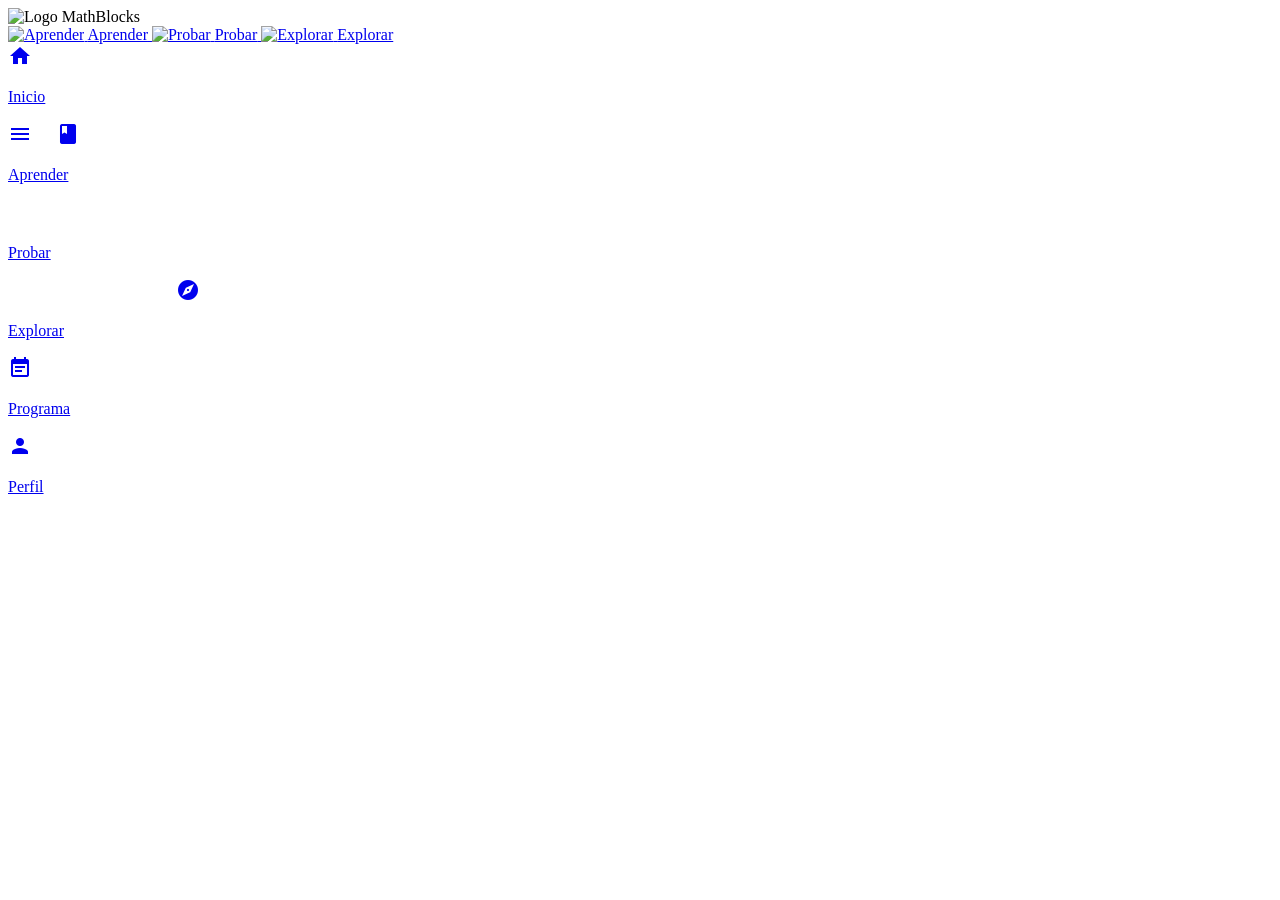
==== index.html @ 690c8608 "Add files via upload" ====
<!DOCTYPE html>
<html lang="es">
<head>
    <meta charset="UTF-8">
    <meta name="viewport" content="width=device-width, initial-scale=1.0">
    <title>MathBlocks</title>
    <link rel="stylesheet" href="css/style.css">
    <link rel="manifest" href="manifest.json">
    <link href="https://fonts.googleapis.com/icon?family=Material+Icons" rel="stylesheet">
    <link href="https://fonts.googleapis.com/css2?family=Fredoka:wght@400;500;600;700&display=swap" rel="stylesheet">
    <link href="https://fonts.googleapis.com/css2?family=League+Spartan:wght@400;500;600;700&display=swap" rel="stylesheet">



</head>

<body>

    <!-- HEADER CENTRADO -->
    <header class="app-header">
        <div class="header-center">
            <img src="img/Logo.svg" class="logo" alt="Logo">
            <span class="titulo">MathBlocks</span>
        </div>
    </header>

    <main class="menu-main">

        <a class="menu-btn" href="aprender.html">
            <img src="img/icon-aprender.svg" class="icono-menu" alt="Aprender">
            <span>Aprender</span>
        </a>

        <a class="menu-btn" href="probar.html">
            <img src="img/icon-probar.svg" class="icono-menu" alt="Probar">
            <span>Probar</span>
        </a>

        <a class="menu-btn" href="explorar.html">
            <img src="img/icon-explorar.svg" class="icono-menu" alt="Explorar">
            <span>Explorar</span>
        </a>

    </main>

    

    <!-- Barra inferior de navegación MathBlocks -->
    <nav class="bottom-nav">
        <a href="index.html" class="nav-item">
            <span class="material-icons">home</span>
            <p>Inicio</p>
        </a>

        <a href="aprender.html" class="nav-item">
            <span class="material-icons">menu_book</span>
            <p>Aprender</p>
        </a>

        <a href="probar.html" class="nav-item">
            <span class="material-icons">psychology</span>
            <p>Probar</p>
        </a>

        <a href="explorar.html" class="nav-item">
            <span class="material-icons">travel_explore</span>
            <p>Explorar</p>
        </a>

        <a href="programa.html" class="nav-item">
            <span class="material-icons">event_note</span>
            <p>Programa</p>
        </a>

        <a href="perfil.html" class="nav-item">
            <span class="material-icons">person</span>
            <p>Perfil</p>
        </a>
    </nav>

    <script>
        if ('serviceWorker' in navigator) {
            navigator.serviceWorker.register('/service-worker.js');

        }
    </script>

    <script>
    document.addEventListener("DOMContentLoaded", () => {
        const navItems = document.querySelectorAll(".bottom-nav .nav-item");
        const path = window.location.pathname;

        navItems.forEach(item => {
            const href = item.getAttribute("href");

            // Se marca active si coincide archivo (index.html, aprender.html, etc.)
            if (path.includes(href)) {
                item.classList.add("active");
            } else {
                item.classList.remove("active");
            }
        });
    });
    </script>

<!-- ================================
    MODAL UNIVERSAL DE INSTRUCCIONES
================================ -->
<!--<div id="modal-instrucciones" class="modal-instrucciones oculto">
    <div class="modal-instrucciones-contenido">
        
        <h2 id="inst-title"></h2>
        <div id="inst-text" class="inst-texto"></div>

        <button id="btn-inst-ok" class="btn-inst-ok">Entendido</button>
    </div>
</div>

<script type="module">
  import { mostrarInstrucciones, mostrarSiPrimeraVez } from "./js/instrucciones.js";

  if (mostrarSiPrimeraVez("inicio")) {
      mostrarInstrucciones("inicio");
  }
</script>-->


</body>
</html>
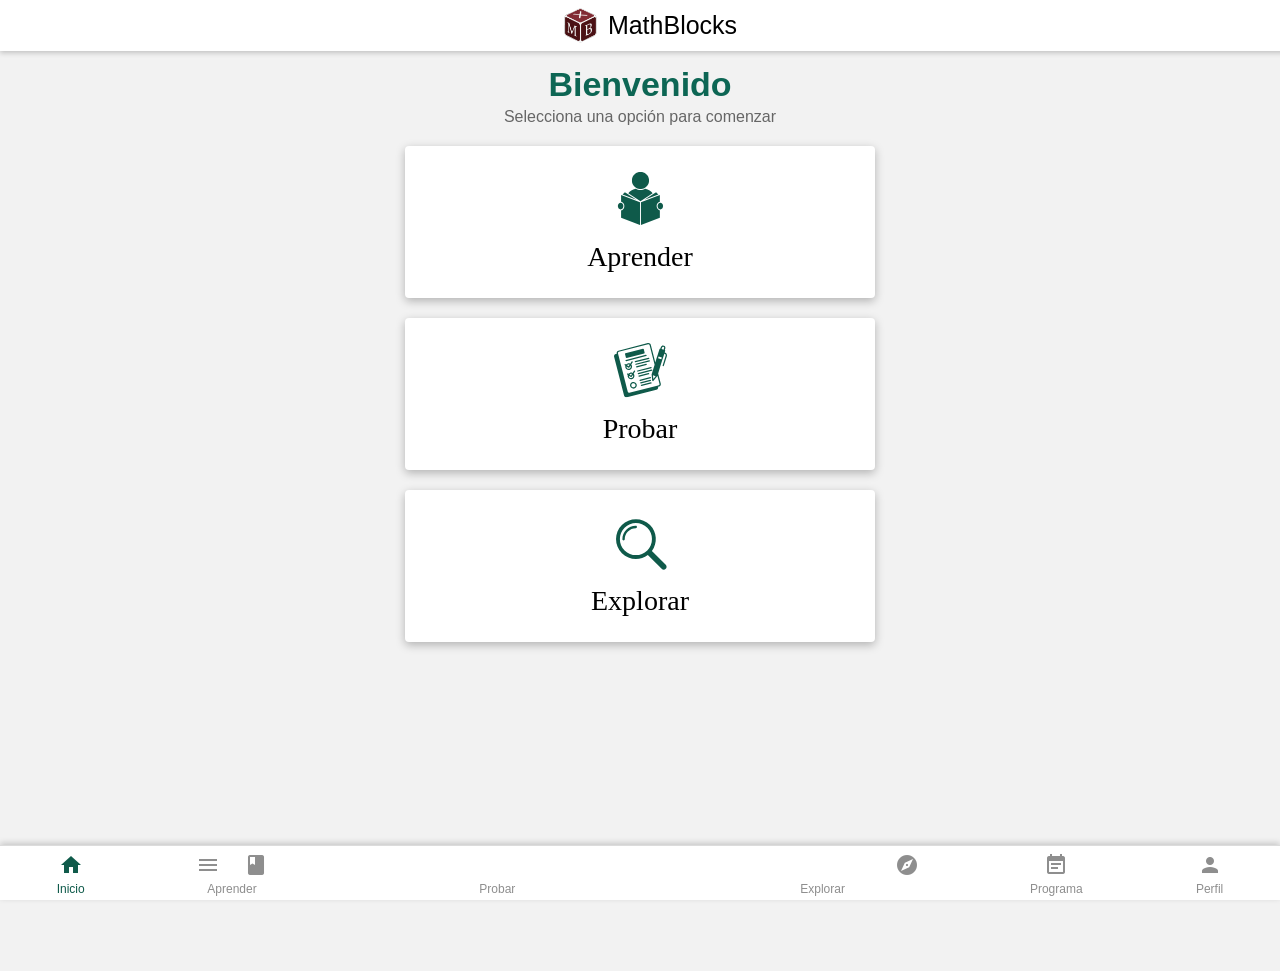
==== commit ccd90523: "Cambios en index, probar y styles" ====
--- a/index.html
+++ b/index.html
@@ -23,6 +23,11 @@
             <span class="titulo">MathBlocks</span>
         </div>
     </header>
+
+    <section class="welcome-box">
+        <h1>Bienvenido</h1>
+        <p>Selecciona una opción para comenzar</p>
+    </section>
 
     <main class="menu-main">
 
--- a/css/style.css
+++ b/css/style.css
@@ -0,0 +1,1560 @@
+body {
+  padding-top: 0 !important;
+  padding-bottom: 0 !important;
+  margin: 0;
+  font-family:
+    Fredoka,
+    league spartan,
+    Arial,
+    sans-serif;
+  background: #f2f2f2;
+}
+
+main,
+.content,
+.view {
+  padding-bottom: calc(65px + env(safe-area-inset-bottom));
+  /* 65px = altura de tu bottom-nav */
+  /* env(...) = soporte para Android/iPhone */
+}
+
+/* HEADER CENTRADO Y COMPATIBLE EN TODAS LAS PÁGINAS */
+.app-header {
+  position: fixed;
+  top: 0;
+  left: 0;
+  width: 100%;
+  z-index: 9998;
+  display: flex;
+  align-items: center;
+  justify-content: space-between; /* ← CORREGIDO */
+  background: white;
+  padding: 8px 10px;
+  box-shadow: 0 2px 5px #0003;
+}
+.header-icon {
+  width: 32px;
+  height: 32px;
+  object-fit: contain;
+  margin-right: 8px;
+}
+
+.header-center {
+  display: flex;
+  align-items: center;
+  justify-content: center;
+  flex: 1; /* ← HACE QUE EL TEXTO QUEDE CENTRADO */
+  gap: 10px;
+}
+.header-spacer {
+  width: 35px; /* ← igual al ancho del botón de regresar */
+}
+.logo {
+  width: 35px;
+  height: 35px;
+}
+
+.titulo {
+  font-size: 25px;
+  /*font-weight: 60;*/
+}
+
+.menu-main {
+  padding: 10px 20px;
+  display: flex;
+  flex-direction: column;
+  gap: 20px;
+  align-items: center;
+
+  margin-top: 10px; 
+  min-height: calc(100vh - 65px);
+  box-sizing: border-box;
+}
+
+.menu-btn {
+  display: flex;
+  flex-direction: column;
+  align-items: center;
+  gap: 10px;
+  text-decoration: none;
+
+  width: 80%;
+  max-width: 420px;
+
+  padding: 25px;
+  background: white;
+  text-align: center;
+
+  /* NUEVA FUENTE */
+  font-family:
+    league spartan,
+    Fredoka,
+    Cambria Math,
+    Cambria,
+    serif;
+  font-size: 28px;
+  /*font-weight: bold;*/
+  color: black;
+
+  border-radius: 4px;
+  box-shadow: 0 3px 10px #0004;
+  /*box-shadow: 0 3px 8px rgba(26, 127, 74, 0.30);*/
+
+  transition:
+    transform 0.15s ease,
+    box-shadow 0.15s ease;
+}
+
+.icono-menu {
+  width: 55px;
+  height: 55px;
+  object-fit: contain;
+}
+
+.menu-btn span {
+  margin-top: 5px;
+}
+
+.menu-btn:hover {
+  background: #f3f3f3;
+  transform: scale(1.04);
+  box-shadow: 0 4px 12px #0005;
+}
+
+.content {
+  padding: 1px 10px 10px 10px;
+  margin-top: 50px;
+  margin-bottom: 10px;
+  min-height: calc(100vh - 70px - 65px);
+  overflow-y: auto;
+  overflow-x: visible;
+  box-sizing: border-box;
+}
+
+.resultado-box {
+  margin:15px 0px;
+  padding: 20px;
+  /*background: white;*/
+  border-radius: 10px;
+  box-shadow: 0 2px 6px #0003;
+  font-size: 18px;
+}
+
+/*Aquì van los estilos de de la pagina aprender y probar nivel 2 y 3*/
+
+/* Vistas conmutables */
+.view {
+  display: none;
+  width: 100%;
+}
+
+.view.active {
+  display: block;
+}
+
+/* Contenedor general de contenido */
+/*.content {
+  padding: 20px;
+}*/
+
+/* Cards para temas y subtemas */
+.card-grid {
+  display: flex;
+  flex-direction: column;
+  gap: 15px;
+  margin-top: 15px;
+}
+
+.card {
+  background: #ffffff;
+  border-radius: 12px;
+  box-shadow: 0 2px 6px #0003;
+  padding: 15px 18px;
+  cursor: pointer;
+  transition:
+    transform 0.1s ease,
+    box-shadow 0.1s ease;
+}
+
+.card:hover {
+  transform: translateY(-2px);
+  box-shadow: 0 4px 10px #0004;
+}
+
+.card-title {
+  font-size: 18px;
+  font-weight: bold;
+  margin-bottom: 4px;
+}
+
+.card-subtitle {
+  font-size: 14px;
+  color: #555;
+}
+
+/* Migas de pan (breadcrumb) */
+.breadcrumb-compact {
+  display: grid;
+  align-items: center;
+  gap: 6px;
+  font-size: 14px;
+  margin-bottom: 6px;
+  padding: 6px;
+}
+
+.breadcrumb-item {
+  color: #6b7280; /* gris */
+  font-weight: 400;
+  cursor: pointer;
+}
+
+.breadcrumb-item.activo {
+  font-size: 16px;
+  color: #8a6e4b;
+  font-weight: 400;
+}
+
+.separator {
+  color: #9ca3af;
+}
+
+/* Título de pantalla */
+.section-title {
+  font-size: 24px;
+  color: #8a6e4b;
+  margin: 15px 10px 0px;
+  font-weight: 500;
+}
+
+/* Navegación de actividades (para nivel 3) */
+.activity-nav {
+  display: flex;
+  gap: 8px;
+  margin: 10px 0 15px;
+  font-size: 16px;
+  align-items: center;
+  color: #8a6e4b;
+}
+
+.activity-dot {
+  width: 25px;
+  height: 25px;
+  border-radius: 50%;
+  /*border: 1px solid white;*/
+  display: flex;
+  align-items: center;
+  justify-content: center;
+  cursor: pointer;
+  background: white;
+  color: grey;
+}
+
+.activity-dot.active {
+  background: #8a6e4b;
+  color: #fff;
+}
+
+/* Caja de expresión (placeholder por ahora) */
+.expr-box {
+  font-size: 26px;
+  /* margin: 10px 0 15px;*/
+  padding: 10px 0px 0px;
+  background: white;
+  border-radius: 4px 4px 4px 4px;
+  min-height: 50px;
+  margin: 12px 6px 6px;
+  /*box-shadow: 0 3px 8px rgba(198, 40, 40, 0.30);*/
+  /*box-shadow: 0 2px 6px #0003;*/
+}
+/* Estilo cuando la caja aún está vacía */
+.expr-box.empty-text {
+  font-size: 18px !important;
+  color: #777 !important;
+  font-style: italic !important;
+  line-height: 2.5;
+}
+.caja-instructions {
+  background: white;
+  border-radius: 6px;
+  border-bottom: 10px solid #0f5a4a;
+  padding: 4px;
+}
+
+/* Texto de instrucciones */
+/*.instructions {
+  font-size: 15px;
+  margin-bottom: 10px;
+}*/
+
+/* Botones sencillos */
+.btn-row {
+  display: grid;
+  grid-template-columns: 1fr 1fr; /* 2 columnas */
+  gap: 10px; /* separación uniforme */
+  margin: 10px 0px 10px;
+  width: 100%;
+}
+.btn-row .btn {
+  width: 100%;
+  box-sizing: border-box;
+}
+
+.btn {
+  padding: 8px 10px;
+  border-radius: 5px;
+  border: none;
+  cursor: pointer;
+  font-size: 14px;
+}
+
+.btn-primary {
+  background: #0f5a4a; /*#8a6e4b  ;*/
+  color: #fff;
+}
+
+.btn-secondary {
+  background: #e0e0e0;
+  color: black;
+}
+
+/* Botón de regresar */
+.btn-back-header {
+  background: none;
+  border: none;
+  font-size: 22px;
+  cursor: pointer;
+  margin-left: 10px;
+}
+
+.header-center {
+  background: none;
+  border: none;
+  cursor: pointer;
+  display: flex;
+  align-items: center;
+}
+.btn-navegacion-actividades {
+  display: grid;
+  grid-template-columns: 1fr 1fr;
+  gap: 10px;
+  margin: 10px 0px 10px;
+  width: 100%;
+}
+
+.btn-aprender-regresar {
+  background: #e0e0e0;
+  border-radius: 5px;
+  border: none;
+  padding: 5px;
+}
+
+.btn-aprender-siguiente {
+  background: #8a6e4b;
+  border-radius: 5px;
+  border: none;
+  padding: 5px;
+}
+
+.aprendizaje-texto {
+  text-align: justify;
+  line-height: 1.4;
+}
+
+.enunciado-actividad {
+  /*color: black;*/
+
+  background: #ffffff;
+  /*padding: 18px 25px;*/
+
+  border-radius: 6px;
+  overflow: hidden;
+
+  /* eliminar bordes previos */
+  /*border: none !important;*/
+
+  /* borde lateral izquierdo */
+  /*border-left: 12px solid #7A001F !important;*/
+
+  /* sombra suave */
+  box-shadow: 0 4px 14px rgba(0, 0, 0, 0.12);
+  /*box-shadow: 0 3px 8px rgba(0,0,0,0.18);*/
+  /*border-bottom: 5px solid #b0253c;*/
+
+  /* ancho perfecto sin recortes */
+  /*width: calc(100% - 10px);*/
+  margin-bottom: 10px;
+
+  /* asegurar que no se achique por contenido */
+  /* box-sizing: border-box;*/
+  min-height: 100px;
+}
+.probar-enunciado {
+  line-height: 1.5;
+  padding: 8px;
+  color: #333;
+  font-size: 17px;
+}
+
+/* Estilo cuando la actividad está completada */
+.enunciado-completado {
+  border-color: #2e7d32; /* verde */
+  color: #2e7d32;
+  background: #e8f5e9; /* verde muy claro */
+}
+
+#btn-comenzar {
+  display: block;
+  margin: 15px auto;
+}
+
+/*#expr-aprender {
+    font-family: "Cambria Math", Cambria, serif;
+    font-size: 55px;
+    text-align: center;
+    box-shadow: 0 3px 8px rgba(26, 127, 74, 0.30);
+}*/
+#expr-aprender {
+  text-align: center;
+  min-height: 55px;
+}
+
+/* Placeholder inicial */
+#expr-aprender.empty-text {
+  font-family: "Cambria Math", "Cambria", serif;
+  font-size: 18px;
+  color: #777;
+  /*  font-style: italic;*/
+  /*line-height: 2.5;*/
+}
+
+/* Cuando ya hay expresión matemática */
+#expr-aprender.expr-filled {
+  font-family: "Cambria Math", Cambria, "Times New Roman", serif;
+  font-size: 2.8rem; /* ← AJUSTABLE */
+  color: #000;
+  font-style: normal;
+  letter-spacing: 0.4px;
+  box-shadow: 0 0px 8px rgba(26, 127, 74, 0.3);
+}
+
+/* Fondo oscuro difuminado */
+.popup-overlay {
+  position: fixed;
+  top: 0;
+  left: 0;
+  width: 100%;
+  height: 100%;
+  background: rgba(0, 0, 0, 0.55);
+  display: none;
+  justify-content: center;
+  align-items: center;
+  z-index: 2000;
+}
+
+/* Caja del popup */
+.popup-box {
+  background: #ffffff;
+  padding: 25px 30px;
+  border-radius: 14px;
+  text-align: center;
+  box-shadow: 0 4px 15px rgba(0, 0, 0, 0.3);
+  animation: popupIn 0.25s ease-out;
+}
+
+/* Animación */
+@keyframes popupIn {
+  from {
+    transform: scale(0.7);
+    opacity: 0;
+  }
+  to {
+    transform: scale(1);
+    opacity: 1;
+  }
+}
+
+/* ----------- ACORDEÓN PARA SUBTEMAS ----------- */
+
+.acordeon-lista {
+  width: 100%;
+  margin-top: 15px;
+}
+
+.acordeon-item {
+  background: white;
+  border-radius: 4px;
+  margin-bottom: 10px;
+  overflow: hidden;
+  box-shadow: 0 3px 8px #0003;
+}
+
+.acordeon-titulo {
+  font-family: Fredoka, "League Spartan", Arial, sans-serif;
+  width: 100%;
+  background: #0f5a4a;
+  border: none;
+  padding: 16px 18px;
+  text-align: left;
+  font-size: 18px;
+  font-weight: 400;
+  cursor: pointer;
+  display: flex;
+  justify-content: space-between;
+  align-items: center;
+  color: white;
+  min-height: 76px;
+}
+
+.acordeon-flecha {
+  transition: transform 0.25s ease;
+}
+
+.acordeon-item.activo .acordeon-flecha {
+  transform: rotate(180deg);
+}
+
+.acordeon-contenido {
+  max-height: 0;
+  overflow: hidden;
+  background: white; /*#f7f7f7; #adbac0;*/
+  transition: max-height 0.25s ease;
+}
+
+.subtema-opcion {
+  padding: 15px 20px;
+  border-bottom: 1px solid #d9dad8;
+  font-size: 16px;
+  cursor: pointer;
+  color: #161616;
+}
+
+.subtema-opcion:hover {
+  /* background: #e8e8ff;*/
+}
+
+.subtema-opcion:last-child {
+  border-bottom: none;
+}
+
+/* SUBTEMA ACTIVO */
+.subtema-opcion.activo {
+  background: #0066ff;
+  color: white;
+  font-weight: bold;
+}
+
+/* CONTENEDOR GENERAL */
+.actividad-header {
+  display: flex;
+  flex-direction: column;
+  gap: 10px;
+  margin-bottom: 10px;
+}
+
+/* BADGE DE ACTIVIDAD */
+.actividad-badge {
+  background: #0f5a4a;
+  color: white;
+  font-weight: 200;
+  font-size: 18px;
+
+  padding: 8px 46px;
+  border-radius: 8px 8px;
+
+  /* display: inline-block;*/
+  width: fit-content; /* evita que sea ancho */
+  margin: 0 auto; /* lo centra */
+}
+
+/* TARJETA DE APRENDIZAJE */
+.aprendizaje-card {
+  background: white;
+  border-radius: 6px;
+  border: 1px solid #e0e0e0;
+  padding: 10px;
+  box-shadow: 0 2px 8px #0001;
+  display: flex;
+  flex-direction: column;
+  gap: 2px;
+  margin-bottom: 10px;
+}
+
+.aprendizaje-titulo {
+  display: flex;
+  align-items: center;
+  gap: 8px;
+  font-weight: 500;
+  color: #b0253c; /*#7a0c24*/
+  font-size: 18px;
+}
+
+.icono-aprendizaje {
+  font-size: 22px;
+}
+
+.aprendizaje-descripcion {
+  margin: 0;
+  line-height: 1.5;
+  font-size: 16px;
+  color: #333;
+}
+
+.instructions {
+  background: white; /*#b0253c o #ffffff*/
+  /* border: 2px solid #b0253c; /*#e0e0e0*/
+  padding: 10px 10px 4px;
+  border-radius: 6px 6px 0px 0px;
+  font-size: 16px;
+  line-height: 1.5;
+  color: black;
+  /*box-shadow: 0 2px 8px #0001;*/
+
+  display: flex;
+  align-items: center;
+  gap: 10px;
+  /*border-left: 12px solid #7A001F;*/
+
+  /*margin-top: 15px;
+    margin-bottom: 0px;*/
+}
+
+.instructions strong {
+  color: #7a0c24; /* tu color principal */
+  font-weight: 700;
+}
+
+.instructions::before {
+  content: "🕵️‍♂️"; /*📘*/
+  font-size: 22px;
+  display: inline-block;
+}
+
+/* ================================
+   POPUP MODERNO
+===================================*/
+
+.popup-overlay {
+  position: fixed;
+  inset: 0;
+  background: rgba(0, 0, 0, 0.45);
+  display: none; /* Se muestra desde JS */
+  justify-content: center;
+  align-items: center;
+  backdrop-filter: blur(4px);
+  z-index: 2000;
+  animation: fadeIn 0.25s ease-out;
+}
+
+.popup-box {
+  width: 85%;
+  max-width: 420px;
+  background: #ffffff;
+  border-radius: 18px;
+  padding: 22px 26px;
+  box-shadow: 0 8px 25px rgba(0, 0, 0, 0.25);
+  text-align: center;
+  animation: popUp 0.25s ease-out;
+}
+
+.popup-box h3 {
+  margin: 1px 0;
+  font-size: 22px;
+  font-weight: 500;
+  color: #333;
+}
+
+#popup-mensaje {
+  font-size: 18px;
+  color: #555;
+  margin-bottom: 10px;
+}
+
+#popup-extra {
+  text-align: left;
+  margin-top: 12px;
+  background: #f7f7f7;
+  padding: 12px;
+  border-radius: 10px;
+  font-size: 18px;
+  border-left: 4px solid #0f5a4a;
+}
+
+/* Botón del popup */
+#popup-cerrar {
+  margin-top: 18px;
+  padding: 12px 22px;
+  width: 100%;
+  background: #0f5a4a;
+  border: none;
+  border-radius: 10px;
+  color: white;
+  font-size: 16px;
+  font-weight: 600;
+  cursor: pointer;
+  transition: 0.2s;
+}
+
+#popup-cerrar:hover {
+  background: #0f5a4a;
+}
+
+/* Animaciones */
+@keyframes popUp {
+  from {
+    transform: scale(0.85);
+    opacity: 0;
+  }
+  to {
+    transform: scale(1);
+    opacity: 1;
+  }
+}
+
+@keyframes fadeIn {
+  from {
+    opacity: 0;
+  }
+  to {
+    opacity: 1;
+  }
+}
+
+/* ICONO PREMIUM REDONDO */
+.popup-check {
+  width: 70px;
+  height: 70px;
+  border-radius: 50%;
+  background: #0f5a4a; /* verde premium */
+  display: flex;
+  align-items: center;
+  justify-content: center;
+  margin: 0 auto 12px auto;
+  font-size: 38px;
+  color: white;
+  font-weight: bold;
+  box-shadow: 0 4px 14px rgba(0, 0, 0, 0.25);
+  animation: popIn 0.3s ease-out;
+}
+
+/* Inserta el ícono de palomita */
+.popup-check::before {
+  content: "✔";
+}
+
+/* Animación suave premium */
+@keyframes popIn {
+  0% {
+    transform: scale(0.4);
+    opacity: 0;
+  }
+  60% {
+    transform: scale(1.15);
+    opacity: 1;
+  }
+  100% {
+    transform: scale(1);
+  }
+}
+
+/* Barra inferior */
+.bottom-nav {
+  position: fixed;
+  bottom: 0;
+  left: 0;
+  width: 100%;
+  height: 50px; /* un poco más alta para mejorar visibilidad */
+  background: #ffffff;
+  display: flex;
+  justify-content: space-around;
+  align-items: center;
+  border-top: 1px solid #dcdcdc;
+
+  padding-bottom: env(safe-area-inset-bottom); /* ← Espacio seguro natural */
+  /* ↑ agrega espacio visual SIN importar si el teléfono tiene notch o no */
+  padding-top: 4px;
+
+  z-index: 9999;
+  box-shadow: 0 -2px 6px rgba(0, 0, 0, 0.18);
+  /* border-radius: 14px 14px 0 0; */ /* opcional pero hace que se vea más premium */
+}
+
+/* Cada botón */
+.nav-item {
+  text-decoration: none;
+  color: #8e8e8e;
+  font-size: 12px;
+  text-align: center;
+  display: flex;
+  flex-direction: column;
+  align-items: center;
+  gap: 3px;
+}
+
+.nav-item p {
+  margin: 2px 2px;
+}
+
+/* Iconos */
+.material-icons {
+  font-size: 26px;
+  color: #8e8e8e;
+}
+
+/* Botón activo */
+.nav-item.active,
+.nav-item.active .material-icons {
+  color: #0f5a4a;
+  font-weight: 500;
+}
+.btn-back-header .material-icons {
+  font-size: 26px;
+  color: #333; /* puedes cambiar a #7A001F si quieres la flecha guinda */
+}
+
+/* ======== EXPRESIONES ALGEBRAICAS — PROBAR ======== */
+
+#expr-probar {
+  font-family: "Cambria Math", "Cambria", serif;
+  font-size: 2.6rem; /* tamaño grande */
+  font-weight: 500;
+  text-align: center; /* centrar contenido */
+  padding: 5px;
+  line-height: 1.4;
+  display: flex;
+  justify-content: center; /* centrar horizontal */
+  align-items: center; /* centrar vertical */
+  min-height: 60px;
+  box-shadow: 0 0px 8px rgba(198, 40, 40, 0.3);
+}
+
+/* Para asegurar que cada símbolo tenga buen espacio */
+#expr-probar span {
+  padding: 0 6px;
+  font-size: 2rem;
+}
+
+/* ===== TARJETAS ESTILO MATHBLOCKS (sin borde + sombra) ===== */
+.carrusel-categoria {
+  margin-bottom: 0px;
+}
+
+.carrusel-titulo {
+  font-weight: 500;
+  font-size: 20px;
+  margin: 5px 15px 2px;
+  color: #0f5a4a;
+}
+
+.carrusel {
+  display: flex;
+  overflow-x: auto;
+  overflow-y: visible; /* ✅ ESTA LÍNEA ES CRÍTICA */
+  gap: 14px;
+  padding-bottom: 14px; /* un poco más de aire para la sombra */
+  scroll-snap-type: x mandatory;
+}
+
+.carrusel-constructores{
+  margin-bottom: 30px;
+}
+
+/* Tarjeta sin borde, con sombra */
+.tarjeta-bloque {
+  min-width: 60px; /* antes 110px */
+  height: 70px; /* antes 140px */
+  border-radius: 6px; /* ajustado proporcionalmente */
+  background: white;
+  box-shadow: 0 4px 10px rgba(0, 0, 0, 0.15);
+  display: flex;
+  align-items: center;
+  justify-content: center;
+  scroll-snap-align: center;
+  font-family: "Cambria Math", serif;
+  flex-shrink: 0;
+}
+
+/* Símbolo centrado grande */
+.tarjeta-bloque .simbolo {
+  font-size: 32px; /* antes 64px */
+  font-weight: bold;
+  color: #000;
+}
+
+/* Colores de acento (ahora solo sombra, no borde) */
+.tarjeta-variable {
+  box-shadow: 0 3px 8px rgba(26, 127, 74, 0.3);
+}
+
+.tarjeta-numero {
+  box-shadow: 0 3px 8px rgba(106, 27, 154, 0.3);
+}
+
+.tarjeta-operador {
+  box-shadow: 0 3px 8px rgba(198, 40, 40, 0.3);
+}
+
+.tarjeta-constructor {
+  box-shadow: 0 3px 8px rgba(26, 127, 74, 0.3)
+}
+
+/* Ocultar barra de desplazamiento */
+.carrusel::-webkit-scrollbar {
+  display: none;
+}
+
+.popup-error-box {
+  border-left: 5px solid #e74c3c;
+}
+
+#popup-error h3 {
+  margin-top: 0;
+}
+
+#popup-error .popup-box {
+  animation: popup-error 0.25s ease-out;
+}
+
+@keyframes popup-error {
+  from {
+    transform: scale(0.85);
+    opacity: 0;
+  }
+  to {
+    transform: scale(1);
+    opacity: 1;
+  }
+}
+
+#btn-borrar {
+  background: #cccccc;
+  color: #000;
+  border: none;
+  padding: 8px 10px;
+  border-radius: 6px;
+  font-size: 15px;
+}
+
+.programa-titulo {
+  font-size: 22px;
+  font-weight: 700;
+  color: #7a001f; /* guinda institucional */
+  margin: 10px 10px 0 10px;
+}
+
+.programa-subtitulo {
+  font-size: 17px;
+  font-weight: 400;
+  margin: 0 10px 15px 10px;
+  color: #7a001f;
+  opacity: 0.85;
+}
+
+.acordeon-texto {
+  padding: 18px 20px;
+  font-size: 15px;
+  color: #444;
+  line-height: 1.5;
+}
+.acordeon-texto ul {
+  margin-top: 8px;
+  padding-left: 20px;
+}
+
+.meta-card {
+  border-radius: 14px;
+  overflow: hidden; /* ← NECESARIO para que las dos secciones queden redondeadas */
+  box-shadow: 0 3px 8px rgba(0, 0, 0, 0.12);
+  margin: 5px 0 18px 0;
+}
+
+/* Parte superior blanca */
+.meta-top {
+  background: #ffffff;
+  padding: 10px 20px;
+}
+
+.meta-titulo {
+  margin: 0;
+  font-size: 17px;
+  font-weight: 500;
+  color: #7a001f;
+  opacity: 0.85;
+}
+
+/* Parte inferior gris suave */
+.meta-bottom {
+  background: #f3f3f3;
+  padding: 10px 20px;
+}
+
+.meta-texto {
+  margin: 0;
+  font-size: 15px;
+  line-height: 1.45;
+  color: #555;
+}
+
+/* --- NUEVA TARJETA ESTILO META EDUCATIVA --- */
+
+.card-aprender {
+  border-radius: 6px;
+  overflow: hidden;
+  margin-bottom: 10px;
+  /* box-shadow: 0 2px 4px rgba(0,0,0,0.1);*/
+  box-shadow: 0 2px 8px rgba(0, 0, 0, 0.08);
+  transition:
+    opacity 0.3s ease,
+    transform 0.3s ease;
+}
+
+/* Encabezado verde (Actividad 1) */
+.card-aprender-header {
+  background: white; /* tu verde institucional */
+  color: #0f5a4a;
+  font-weight: 500;
+  padding: 8px;
+  text-align: left;
+  font-size: 18px;
+}
+
+/* Cuerpo interior */
+.card-aprender-body {
+  padding: 6px 6px;
+  background: white;
+}
+
+/* Título con icono “Aprendizaje” */
+.card-aprender-titulo {
+  color: #b0253c; /* tu guinda institucional */
+  font-weight: 500;
+  font-size: 18px;
+  margin-bottom: 6px;
+}
+
+.botones-acciones {
+  display: grid;
+  grid-template-columns: 1fr 1fr;
+  gap: 10px;
+  margin-top: 10px;
+  width: 100%;
+  max-width: 420px;
+  margin-left: auto;
+  margin-right: auto;
+}
+
+.btn-accion {
+  padding: 10px;
+  border-radius: 10px;
+  border: none;
+  font-size: 15px;
+  width: 100%;
+}
+
+.btn-borrar {
+  background: #d9d9d9;
+}
+
+.btn-comprobar {
+  background: #7a001f;
+  color: white;
+}
+
+.btn-siguiente {
+  background: #7a001f;
+  color: white;
+}
+
+.btn-reintento {
+  background: #ddd;
+}
+.explorar-titulo {
+  font-size: 18px;
+  font-weight: 600;
+  color: #555;
+  margin-top: 8px;
+  margin-bottom: 12px;
+  padding-bottom: 4px;
+  border-bottom: 2px solid #e5e5e5;
+}
+
+.resultado-flex .tarjeta-bloque {
+  width: 40%;
+  max-width: 360px;
+  height: 120px;
+  border-radius: 18px;
+  background: white;
+  box-shadow: 0 6px 14px rgba(0, 0, 0, 0.15);
+  display: flex;
+  align-items: center;
+  justify-content: center;
+  font-family: "Cambria Math", serif;
+  margin: 0 auto 12px auto;
+}
+
+.resultado-flex .tarjeta-bloque .simbolo {
+  font-size: 56px;
+  font-weight: 500;
+}
+
+.resultado-info {
+  font-size: 15px;
+  line-height: 1.4;
+  color: #444;
+}
+
+/* ================================
+   ESTILO BLOQUES CONSTRUCTORES
+================================ */
+
+.tarjeta-constructor .simbolo {
+  font-size: 25px;
+  position: relative;
+  /*width: 100%;*/
+  /*height: 100%;*/
+}
+
+/* FRAC */
+.frac-preview {
+  display: flex;
+  flex-direction: column;
+  align-items: center;
+  gap: 6px;
+}
+.frac-preview .slot {
+  width: 28px;
+  height: 18px;
+  border: 2px dotted #000;
+  border-radius: 5px;
+}
+.frac-preview .linea {
+  width: 32px;
+  height: 2px;
+  background: #000;
+}
+
+/* EXP */
+.exp-preview {
+  display: flex;
+  align-items: flex-end;
+}
+.exp-preview .base-slot {
+  width: 26px;
+  height: 26px;
+  border: 2px dotted #000;
+  border-radius: 6px;
+  margin-right: 4px;
+}
+.exp-preview .exp-slot {
+  width: 18px;
+  height: 18px;
+  border: 2px dotted #000;
+  border-radius: 6px;
+  margin-bottom: 14px;
+}
+
+/* RAÍZ */
+.raiz-preview {
+  font-size: 32px;
+  display: flex;
+  align-items: center;
+}
+.raiz-preview .slot {
+  width: 26px;
+  height: 20px;
+  border: 2px dotted #000;
+  border-radius: 6px;
+  margin-left: 4px;
+}
+
+/* DOBLE */
+.doble-preview {
+  display: flex;
+  gap: 2px;
+}
+.doble-preview .slot {
+  width: 22px;
+  height: 44px;
+  border: 2px dotted #000;
+  border-radius: 6px;
+}
+
+/* NEG */
+.neg-preview {
+  display: flex;
+  align-items: center;
+  font-size: 28px;
+  gap: 6px;
+}
+.neg-preview .slot {
+  width: 24px;
+  height: 44px;
+  border: 2px dotted #000;
+  border-radius: 6px;
+}
+
+.popup-ejemplo-box {
+  max-width: 480px;
+  width: 90%;
+  background: #ffffff;
+  border-radius: 20px;
+  padding: 20px;
+  text-align: center;
+}
+
+/* Caja principal del popup */
+.popup-ejemplo-box {
+  max-width: 520px;
+  width: 95%;
+  background: #ffffff;
+  border-radius: 22px;
+  padding: 22px;
+  text-align: center;
+  box-shadow: 0px 4px 18px rgba(0, 0, 0, 0.25);
+}
+
+/* Contenedor visual completo */
+.ejemplo-visual {
+  margin-top: 5px;
+  margin-bottom: 10px;
+  display: flex;
+  flex-direction: column;
+  gap: 0px;
+}
+
+/* Filas */
+.ejemplo-row {
+  display: flex;
+  align-items: center;
+  justify-content: center;
+  gap: 5px;
+  margin-bottom: 5px;
+}
+
+/* Bloques tipo tarjeta */
+.ejemplo-bloque {
+  width: 50px;
+  height: 50px;
+  border-radius: 8px;
+  display: flex;
+  justify-content: center;
+  align-items: center;
+  text-align: center;
+  font-size: 15px;
+}
+
+/* Colores */
+.bloque-verde {
+  background: #d8e6ba;
+  color: #4a6225;
+}
+
+.bloque-azul {
+  background: #bfd0e8;
+  color: #5878a0;
+}
+
+/* Tamaño de texto para los términos (parte superior) */
+.ejemplo-termino-text {
+  font-size: 12px; /* <-- CAMBIA ESTE VALOR PARA AJUSTAR “Primer término” */
+  font-weight: 400;
+}
+
+/* Símbolo + grande */
+.ejemplo-simbolo {
+  font-size: 20px; /* <-- CAMBIA ESTE VALOR PARA AJUSTAR EL SIGNO + */
+  font-weight: 400;
+  line-height: 1;
+}
+
+/* Texto “Ejemplo:” */
+.ejemplo-etiqueta {
+  font-size: 22px;
+  font-weight: 500;
+  color: #333;
+  /* margin-top: -8px;*/
+  margin-bottom: 5px;
+}
+
+/* Tamaño de texto del ejemplo final (3x y 2) */
+.ejemplo-final-text {
+  font-size: 20px; /* <-- CAMBIA ESTE VALOR PARA AJUSTAR LA PARTE DE ABAJO */
+  /* font-family: 'Cambria Math', serif;*/
+  font-weight: 400;
+}
+
+.enunciado-header {
+  font-size: 18px;
+  text-align: left;
+  background: white; /*#b0253c;*/
+  font-weight: 500;
+  padding: 8px 8px 0px 8px;
+
+  color: #b0253c; /* #0F5A4A;*/
+}
+
+.enunciado-texto {
+  line-height: 1.5;
+  padding: 10px;
+  color: #333;
+  font-size: 16px;
+}
+
+.enunciado-card {
+  /* color: black; */
+  background: #ffffff;
+  /* padding: 18px 25px; */
+  border-radius: 6px;
+  overflow: hidden;
+  /* border: none !important; */
+  /* border-left: 12px solid #7A001F !important; */
+  box-shadow: 0 3px 8px rgba(0, 0, 0, 0.18);
+  /* border-bottom: 5px solid #b0253c; */
+  /* width: calc(100% - 10px); */
+  margin-bottom: 10px;
+  /* box-sizing: border-box; */
+  min-height: 100px;
+}
+
+.carrusel-aprender {
+  overflow: hidden;
+  width: 100%;
+}
+
+.carrusel-track {
+  display: flex;
+  overflow-x: auto;
+  scroll-snap-type: x mandatory;
+  -webkit-overflow-scrolling: touch;
+  scroll-behavior: smooth;
+}
+
+.carrusel-track::-webkit-scrollbar {
+  display: none;
+}
+
+.carrusel-item {
+  min-width: 100%;
+  padding: 4px 4px;
+  line-height: 1.6;
+  scroll-snap-align: start;
+}
+
+.carrusel-indicadores {
+  display: flex;
+  justify-content: center;
+  gap: 6px;
+  margin-top: 6px;
+  margin-bottom: 6px;
+}
+
+.carrusel-dot {
+  width: 8px;
+  height: 8px;
+  border-radius: 50%;
+  background: #cfcfcf;
+  transition:
+    background 0.3s,
+    transform 0.3s;
+  opacity: 0.5;
+}
+
+.carrusel-dot.active {
+  background: #0f5c4a; /* tu verde */
+  transform: scale(1.3);
+  opacity: 1;
+}
+
+.carrusel-hint {
+  text-align: center;
+  font-size: 0.85rem;
+  color: #777;
+  margin-top: 4px;
+  animation: hintFade 1.5s infinite alternate;
+}
+
+@keyframes hintFade {
+  from {
+    opacity: 0.4;
+  }
+  to {
+    opacity: 1;
+  }
+}
+
+.carrusel-aprender::after {
+  content: "";
+  position: absolute;
+  right: 0;
+  top: 0;
+  width: 24px;
+  height: 100%;
+  background: linear-gradient(to left, rgba(255, 255, 255, 0.9), transparent);
+  pointer-events: none;
+}
+
+/*.card-aprender.hide {
+  opacity: 0;
+  transform: translateY(-6px);
+}*/
+
+.subsubtema-tabs {
+  display: grid;
+  grid-template-columns: repeat(3, minmax(0, 1fr));
+  gap: 6px;
+  margin: 6px 0 6px 0;
+  width: 100%;
+  box-sizing: border-box;
+}
+.subsubtema-tabs::-webkit-scrollbar {
+  display: none; /* Chrome/Android */
+}
+
+.subsubtema-tab {
+  width: 100%;
+  min-height: 42px;
+  border: none;
+  border-radius: 6px;
+  padding: 4px;
+  cursor: pointer;
+
+  background: white;
+  color: gray;
+
+  font-family: Fredoka, "League Spartan", Arial, sans-serif;
+  line-height: 1.25;
+  text-align: center;
+
+  display: flex;
+  align-items: center;
+  justify-content: center;
+
+  box-shadow: 0 2px 6px rgba(0, 0, 0, 0.1);
+  transition:
+    transform 0.15s ease,
+    box-shadow 0.15s ease,
+    background 0.15s ease;
+
+  /*word-break: break-word;
+    hyphens: auto;*/
+}
+
+.subsubtema-tab:hover {
+  transform: translateY(-1px);
+  box-shadow: 0 4px 10px rgba(0, 0, 0, 0.14);
+}
+
+.subsubtema-tab.active {
+  background: #8a6e4b;
+  color: #ffffff;
+  box-shadow: 0 4px 10px rgba(0, 0, 0, 0.16);
+}
+
+.constructor-overlay {
+  position: fixed;
+  inset: 0;
+  background: rgba(0, 0, 0, 0.45);
+  backdrop-filter: blur(4px);
+  z-index: 3000;
+  display: flex;
+  align-items: center;
+  justify-content: center;
+  padding: 18px;
+}
+
+.constructor-box {
+  width: 92%;
+  max-width: 420px;
+  background: #fff;
+  border-radius: 18px;
+  padding: 16px 16px 14px;
+  box-shadow: 0 18px 50px rgba(0, 0, 0, 0.25);
+}
+
+.constructor-title {
+  font-size: 18px;
+  font-weight: 800;
+  margin-bottom: 6px;
+}
+
+.constructor-message {
+  font-size: 14px;
+  opacity: 0.9;
+  margin-bottom: 12px;
+  line-height: 1.3;
+}
+
+.constructor-preview {
+  border-radius: 14px;
+  background: rgba(0, 0, 0, 0.04);
+  padding: 12px;
+  margin-bottom: 10px;
+}
+
+.constructor-preview-label {
+  font-size: 12px;
+  opacity: 0.7;
+  margin-bottom: 8px;
+}
+
+.constructor-preview-block {
+  min-height: 52px;
+  display: flex;
+  align-items: center;
+  justify-content: center;
+  font-size: 34px;
+}
+
+.constructor-hint {
+  font-size: 12px;
+  opacity: 0.7;
+  text-align: center;
+}
+
+.subtema-grupo .subtema-children {
+  display: none;
+  background: #fafafa;
+}
+.subtema-grupo.abierto .subtema-children {
+  display: block;
+}
+
+.subtema-opcion {
+  display: flex;
+  justify-content: space-between;
+  align-items: center;
+}
+
+.subsubtema-opcion {
+  padding: 12px 6px 12px 50px;
+  border-top: 1px solid #eee;
+  cursor: pointer;
+}
+.subsubtema-opcion:hover {
+  background: rgba(0, 0, 0, 0.04);
+}
+
+.subtema-flecha {
+  opacity: 0.7;
+}
+
+.welcome-box{
+    text-align:center;
+    margin-top:65px;
+    margin-bottom:5px;
+}
+
+.welcome-box h1{
+    font-size:34px;
+    font-family:'League Spartan', sans-serif;
+    color:#0d6654;
+    margin:0;
+    font-weight:700;
+}
+
+.welcome-box p{
+    font-size:16px;
+    color:#666;
+    margin-bottom: 4px;
+    margin-top: 4px;
+    font-family:'Fredoka', sans-serif;
+}
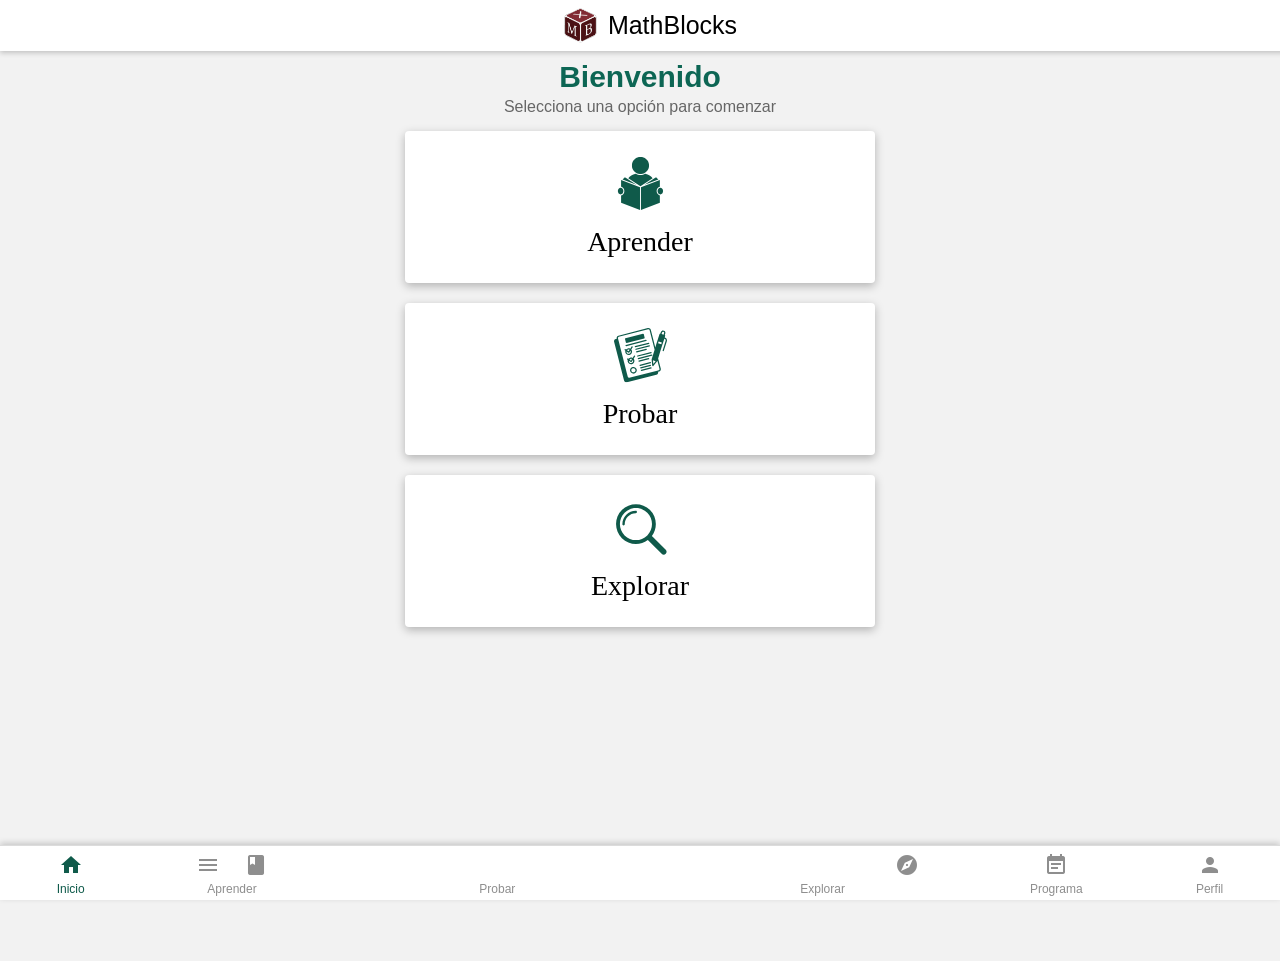
==== commit 2edc6bc8: "Acutalizacion critica, se agrego probarT4" ====
--- a/index.html
+++ b/index.html
@@ -84,10 +84,25 @@
     </nav>
 
     <script>
-        if ('serviceWorker' in navigator) {
-            navigator.serviceWorker.register('/service-worker.js');
+    if ("serviceWorker" in navigator) {
 
-        }
+        window.addEventListener("load", async () => {
+
+            try {
+                const registro = await navigator.serviceWorker.register("/service-worker.js");
+
+                console.log("✅ Service Worker registrado");
+                console.log(registro);
+
+            } catch (error) {
+
+                console.error("❌ Error registrando Service Worker:", error);
+
+            }
+
+        });
+
+    }
     </script>
 
     <script>
@@ -107,6 +122,8 @@
         });
     });
     </script>
+
+
 
 <!-- ================================
     MODAL UNIVERSAL DE INSTRUCCIONES
--- a/css/style.css
+++ b/css/style.css
@@ -60,7 +60,7 @@
 }
 
 .menu-main {
-  padding: 10px 20px;
+  padding: 5px 20px;
   display: flex;
   flex-direction: column;
   gap: 20px;
@@ -829,7 +829,7 @@
 
 /* Para asegurar que cada símbolo tenga buen espacio */
 #expr-probar span {
-  padding: 0 6px;
+  padding: 0 1px;
   font-size: 2rem;
 }
 
@@ -886,15 +886,15 @@
 }
 
 .tarjeta-numero {
-  box-shadow: 0 3px 8px rgba(106, 27, 154, 0.3);
+  box-shadow: 0 3px 8px rgba(13, 71, 161, 0.3);
 }
 
 .tarjeta-operador {
-  box-shadow: 0 3px 8px rgba(198, 40, 40, 0.3);
+  box-shadow: 0 3px 8px rgba(255, 111, 0, 0.3);
 }
 
 .tarjeta-constructor {
-  box-shadow: 0 3px 8px rgba(26, 127, 74, 0.3)
+  box-shadow: 0 3px 8px rgba(251, 192, 45, 0.3);
 }
 
 /* Ocultar barra de desplazamiento */
@@ -1539,16 +1539,16 @@
 
 .welcome-box{
     text-align:center;
-    margin-top:65px;
+    margin-top:60px;
     margin-bottom:5px;
 }
 
 .welcome-box h1{
-    font-size:34px;
+    font-size:30px;
     font-family:'League Spartan', sans-serif;
     color:#0d6654;
     margin:0;
-    font-weight:700;
+    font-weight:600;
 }
 
 .welcome-box p{
